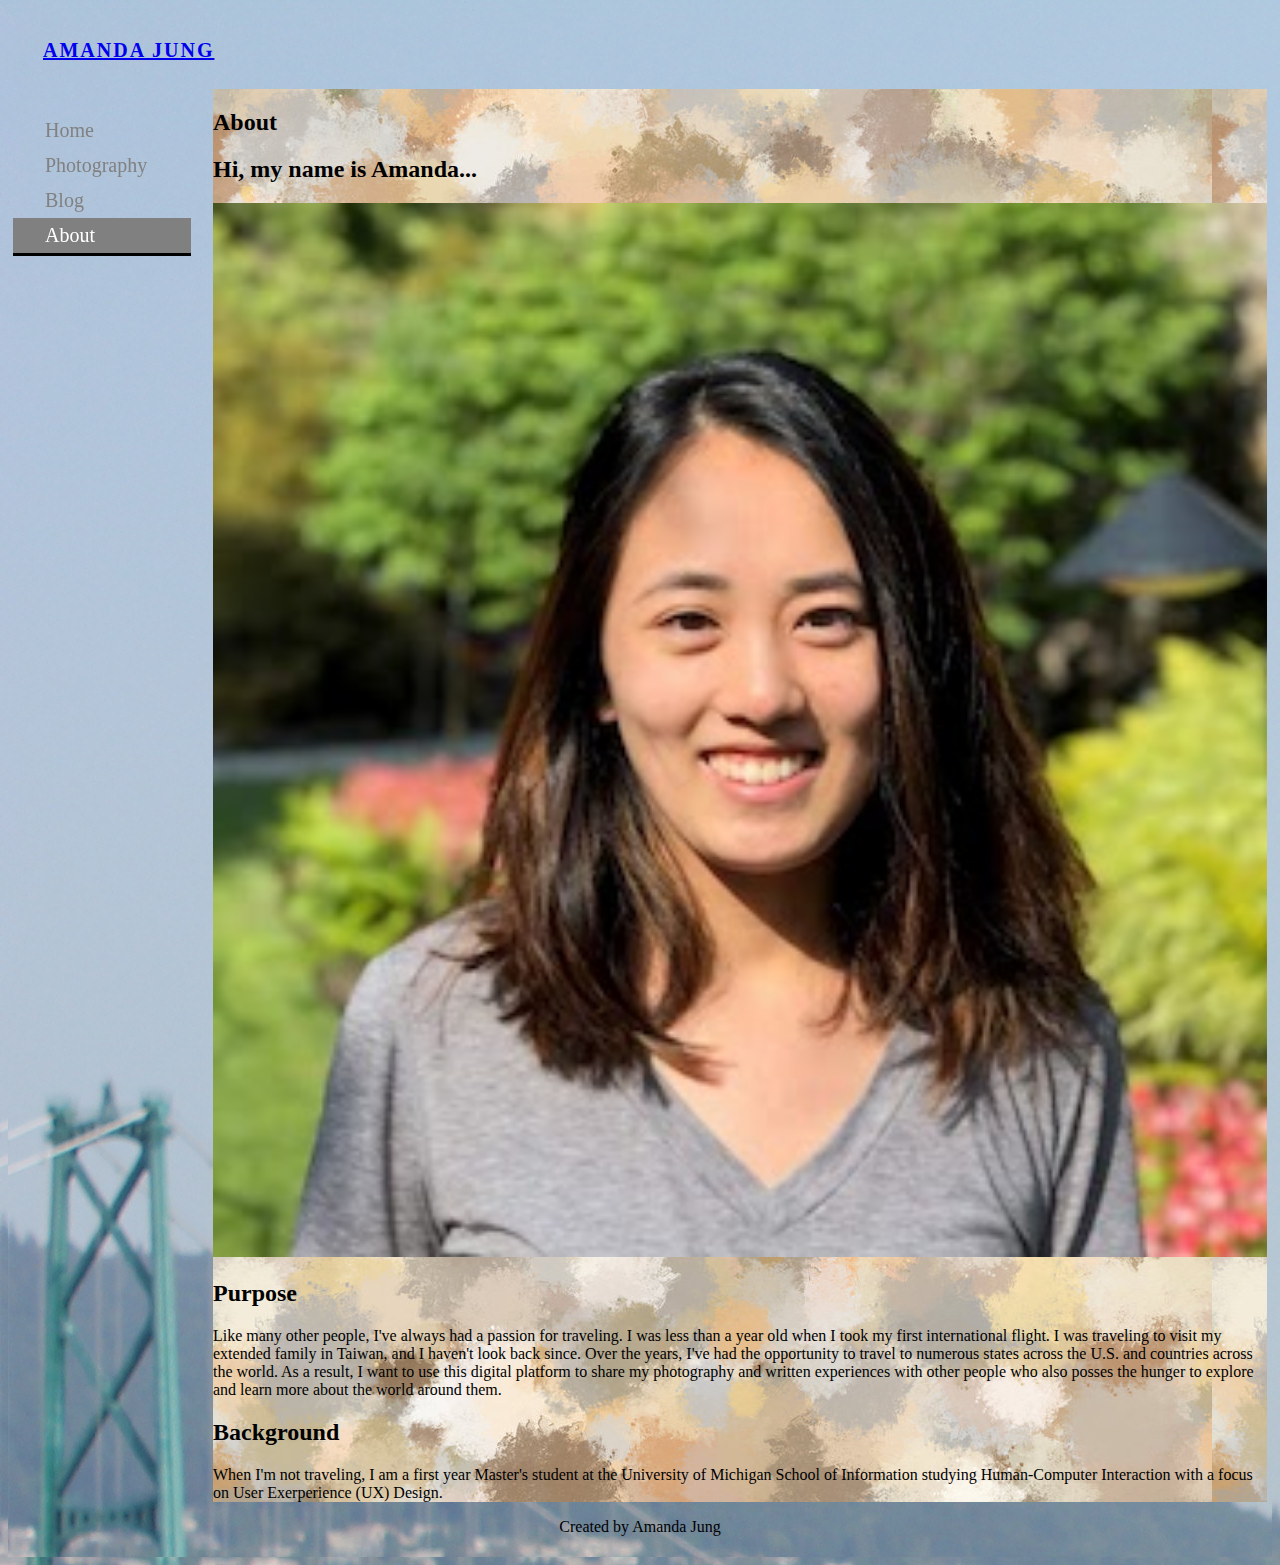
==== about.html @ a0d2166b "Add files via upload" ====
<!-- images included in this page: IMG_0490.jpeg-->
<!DOCTYPE html>
<html lang="en" dir="ltr">
  <head>
    <meta charset="utf-8">
    <title>Amanda Jung</title>

    <!--CSS Sheets-->
    <!--link rel="stylesheet" href="css/default.css"-->
    <link rel="stylesheet" href="css/style.css">
  </head>

  <body>
    <header>
      <a class="logo" href="index.html"><h1>AMANDA JUNG</h1></a>
    </header>

    <!--Side Navigation Bar-->
    <nav class="sidenav">
      <a href=index.html>Home</a>
      <a href=photography.html>Photography</a>
      <a href=blog.html>Blog</a>
      <a class="active" href=about.html>About</a>
    </nav>

    <main>
      <!--Masthead-->
      <div class="masthead">
        <h2>About</h2>
        <h2>Hi, my name is Amanda...</h2>
      </div>

      <!--Purpose-->
      <div class="purpose">
        <img src=images/profile.jpeg alt="profile picture">
        <h2>Purpose</h2>
          Like many other people, I've always had a passion for traveling. I was less than a year old when I took my first international flight. I was traveling to visit my extended family in Taiwan, and I haven't look back since. Over the years, I've had the opportunity to travel to numerous states across the U.S. and countries across the world. As a result, I want to use this digital platform to share my photography and written experiences with other people who also posses the hunger to explore and learn more about the world around them.
      </div>

      <!--Background-->
      <div class="background">
        <h2>Background</h2>
          When I'm not traveling, I am a first year Master's student at the University of Michigan School of Information studying Human-Computer Interaction with a focus on User Exerperience (UX) Design.
      </div>
    </main>

    <!--Footer-->
    <footer>
      <p>Created by Amanda Jung</p>
    </footer>

  </body>

</html>
---- css/style.css ----
/*--Skip to Content Button--*/
a.skip{
	padding: 10px;
	text-decoration: none;
	position: absolute;
  top: -40px;
  transition: top ease-in 2s;
}

a.skip:focus{
	background: white;
	top: 5px;
	border: 1px solid black;
}

/*--Font*/
html, body {
	font-family: Lato;
	background-image: url('/images/IMG_2814.JPG');
}

/*--Header--*/
h1 {
  padding: 13px 0px;
  padding-left: 30px;
  font-size: 20px;
  letter-spacing: 2px;
}

/*--Sidenav--*/
.sidenav {
	position: fixed;
	margin-top: 100px;
}

.sidenav a {
  padding: 6px 6px 6px 32px;
  text-decoration: none;
  font-size: 20px;
  color: #818181;
  display: block;
}

.sidenav a:hover {
  color: #000000;
}

.sidenav a.active {
  background: grey;
  color: white;
  border-bottom: 3px solid black;
  left: 10px;
  width: 140px;
}

/*--Grid--*/
header { grid-area: header; }
nav { grid-area: nav; }
main { grid-area; main; }
footer { grid-area: footer; }

body {
  display: grid;
	min-height: 100%;

  grid-template-areas:
    'header header header header'
    'nav main main main'
    'footer footer footer footer';
	grid-template-rows: auto;
	grid-template-columns: 200px 1fr;

	padding: 5px;
}

/*--Content--*/
main {
	grid-column-start: 2;
	background-image: url(/images/neutral-background.jpg);
}

.gallery {
	padding: 0 5px;
}

img {
  width: 100%
}

/*--Footer--*/
footer {
  text-align: center;
}

/*--Responsive Layouts--*/

/*--Tablet--*/
/*Responsive toggle not opened*/
@media screen and (max-width: 768px) {
		body {
		  display: grid;
			min-height: 100%;

		  grid-template-areas:
		    'header header header header'
				'nav nav nav nav'
		    'main main main main'
		    'footer footer footer footer';
			grid-template-rows: auto;
			grid-template-columns: 1fr;

			padding: 5px;
		}

		.sidenav {
	    width: 100%;
	    height: auto;
	    position: relative;
	  }
	  .sidenav a {float: left;}
	  div.content {margin-left: 0;}
}


/*--Mobile--*/
/* Responsive toggle not opened */
@media screen and (max-width: 414px) {
	body {
	  display: grid;
		min-height: 100%;

	  grid-template-areas:
	    'header header header header'
			'nav nav nav nav'
	    'main main main main'
	    'footer footer footer footer';
		grid-template-rows: auto;

		padding: 5px;
	}

	.sidenav a {
		padding: 6px;
    text-align: center;
    float: none;
  }

}
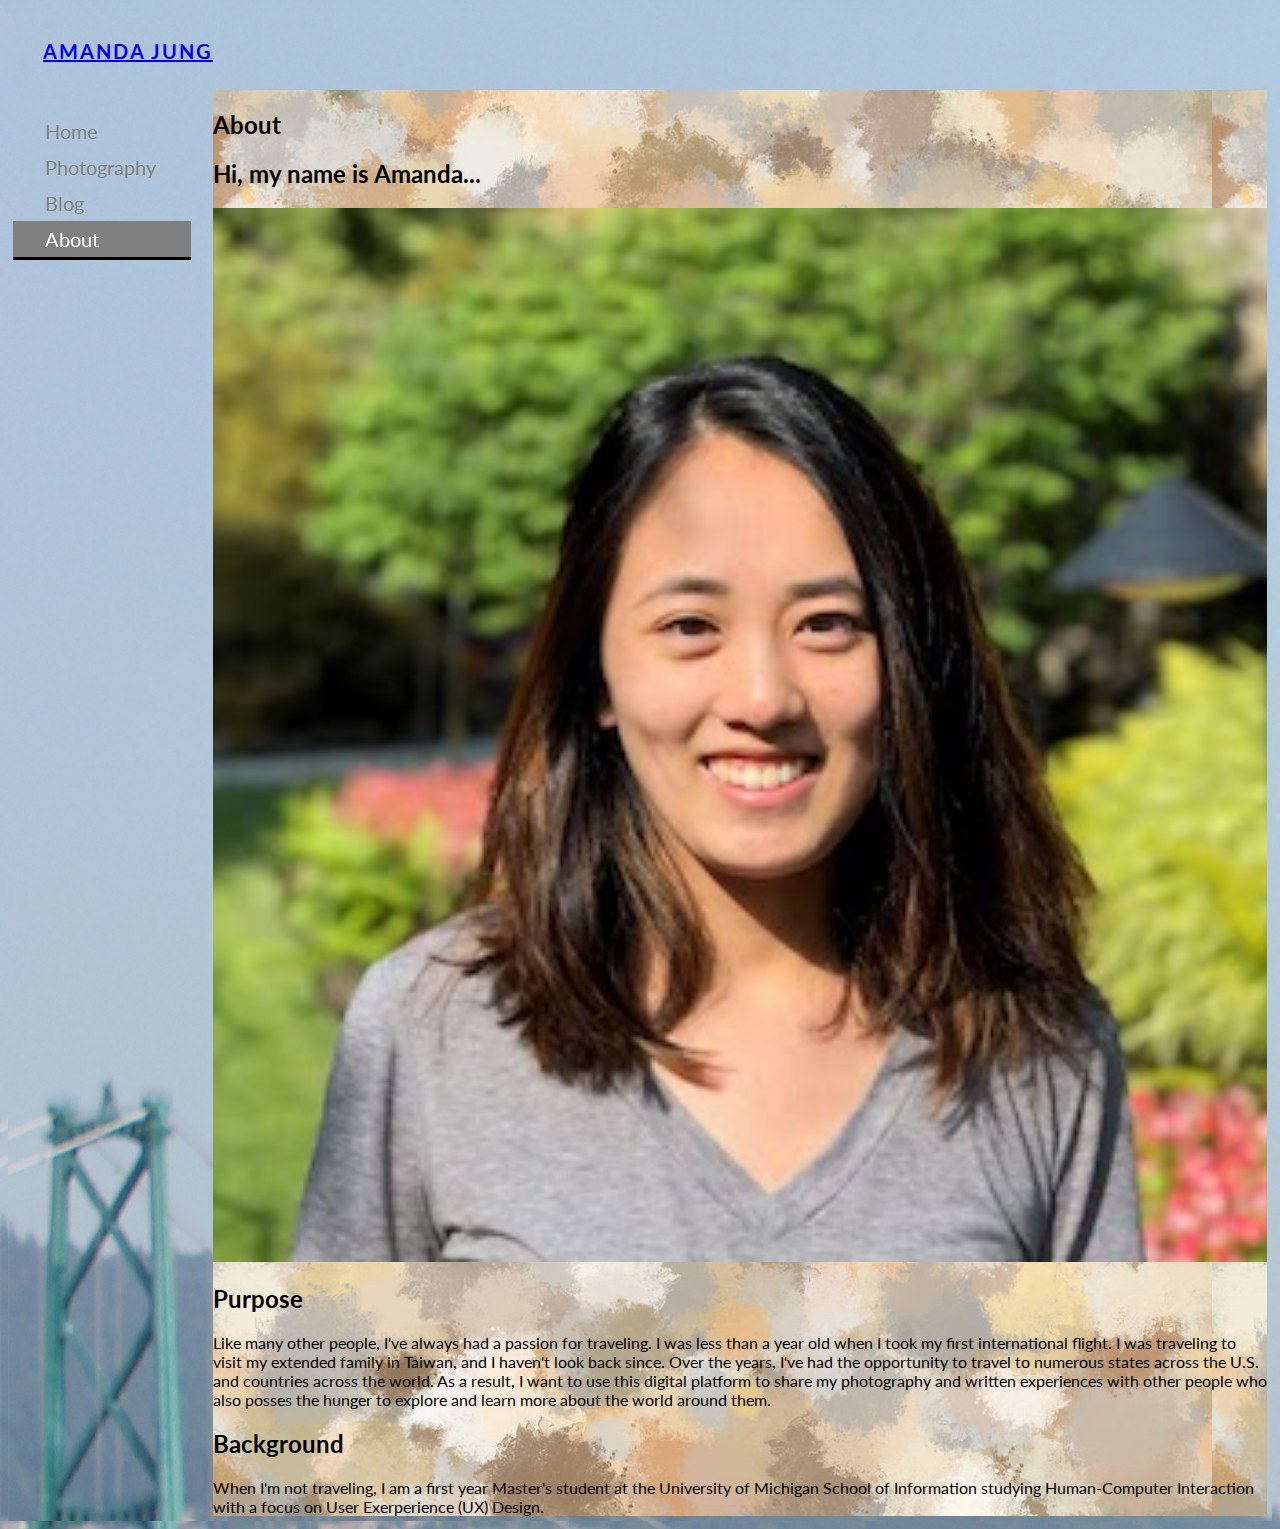
==== commit 058edd39: "Add files via upload" ====
--- a/about.html
+++ b/about.html
@@ -8,6 +8,13 @@
     <!--CSS Sheets-->
     <!--link rel="stylesheet" href="css/default.css"-->
     <link rel="stylesheet" href="css/style.css">
+
+    <!--Text Font & Font Awesome (for icons)-->
+    <link href="https://fonts.googleapis.com/css?family=Lato" rel="stylesheet">
+    <link rel="stylesheet" href="https://use.fontawesome.com/releases/v5.7.2/css/all.css" integrity="sha384-fnmOCqbTlWIlj8LyTjo7mOUStjsKC4pOpQbqyi7RrhN7udi9RwhKkMHpvLbHG9Sr" crossorigin="anonymous">
+
+    <!-- Responsiveness-->
+    <meta name="viewport" content="width=device-width, initial-scale=1.0">
   </head>
 
   <body>
@@ -23,7 +30,7 @@
       <a class="active" href=about.html>About</a>
     </nav>
 
-    <main>
+    <main  class="background-img">
       <!--Masthead-->
       <div class="masthead">
         <h2>About</h2>
@@ -46,7 +53,7 @@
 
     <!--Footer-->
     <footer>
-      <p>Created by Amanda Jung</p>
+      <a href="https://www.linkedin.com/in/amajung"><i class="fab fa-linkedin-in"></i></a>
     </footer>
 
   </body>
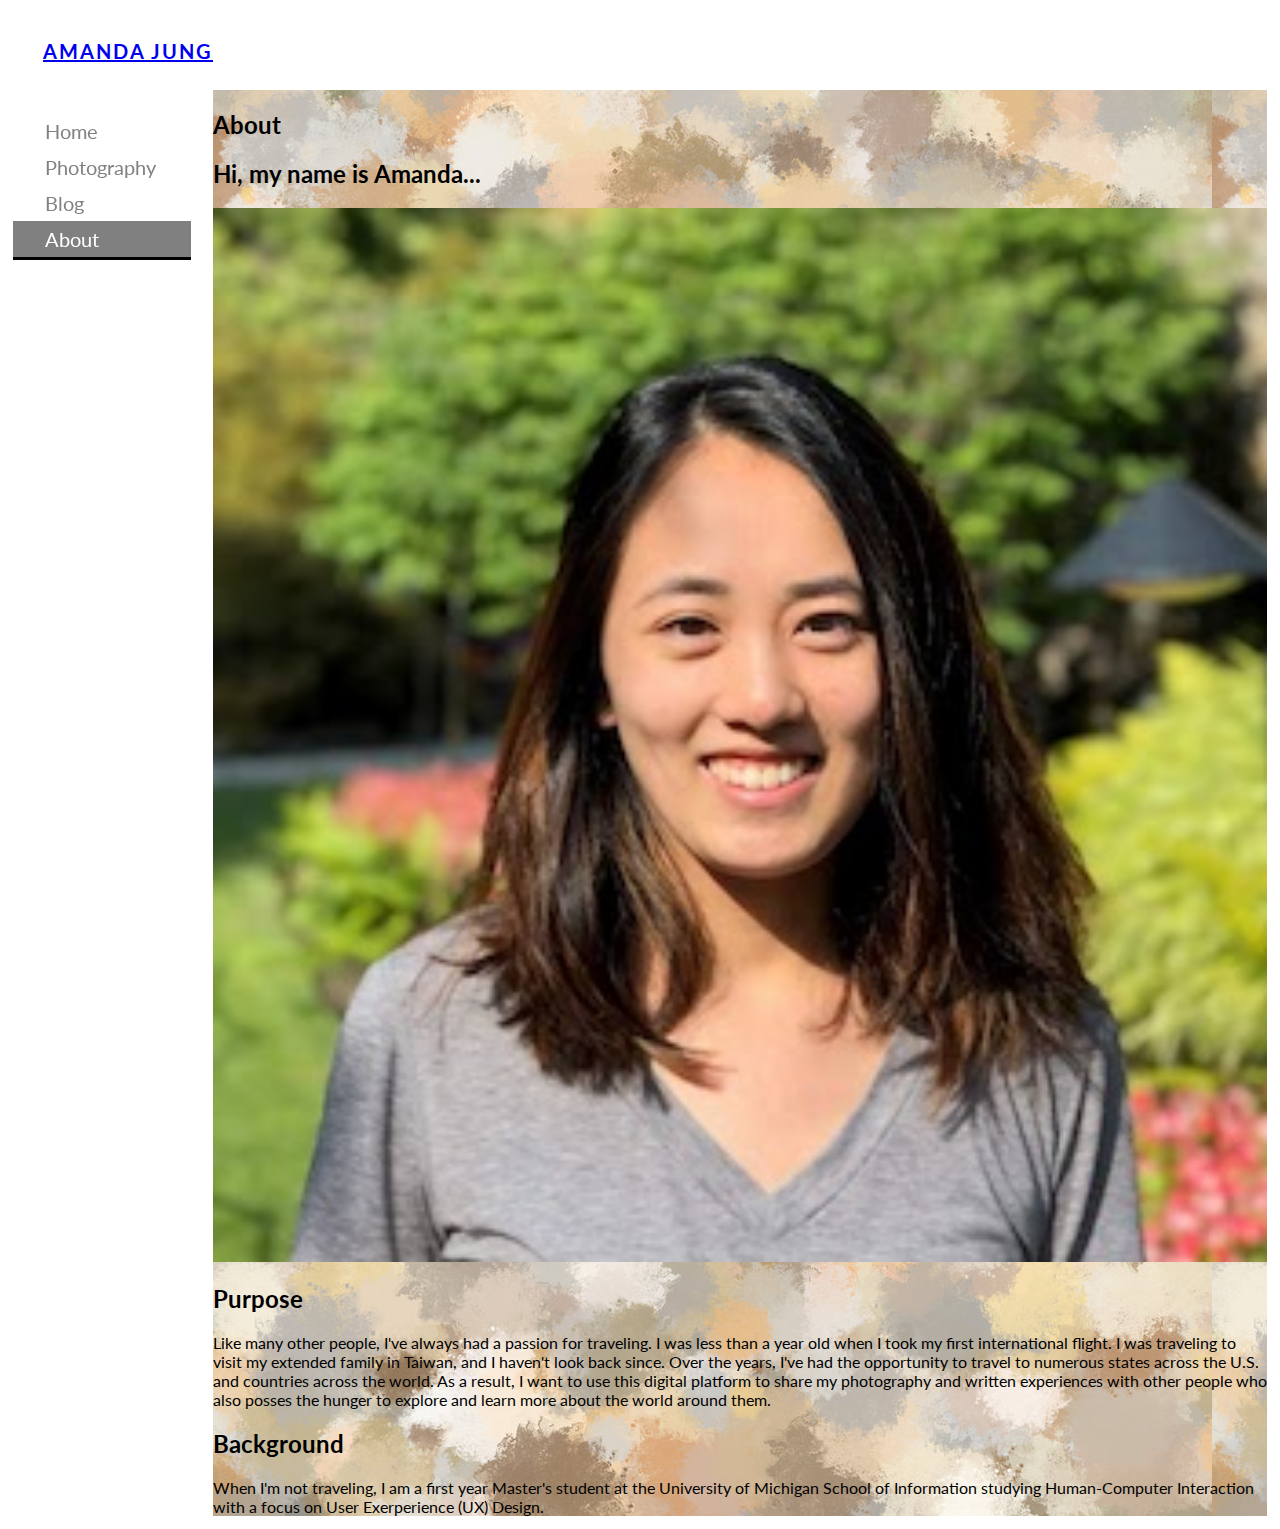
==== commit a70b35db: "Add files via upload" ====
--- a/about.html
+++ b/about.html
@@ -30,7 +30,7 @@
       <a class="active" href=about.html>About</a>
     </nav>
 
-    <main  class="background-img">
+    <main class="background-img">
       <!--Masthead-->
       <div class="masthead">
         <h2>About</h2>
--- a/css/style.css
+++ b/css/style.css
@@ -13,10 +13,13 @@
 	border: 1px solid black;
 }
 
-/*--Font*/
 html, body {
 	font-family: Lato;
-	background-image: url('/images/IMG_2814.JPG');
+}
+
+/*--Font*/
+body .background-img {
+	background-image: url('/images/neutral-background.jpg');
 }
 
 /*--Header--*/
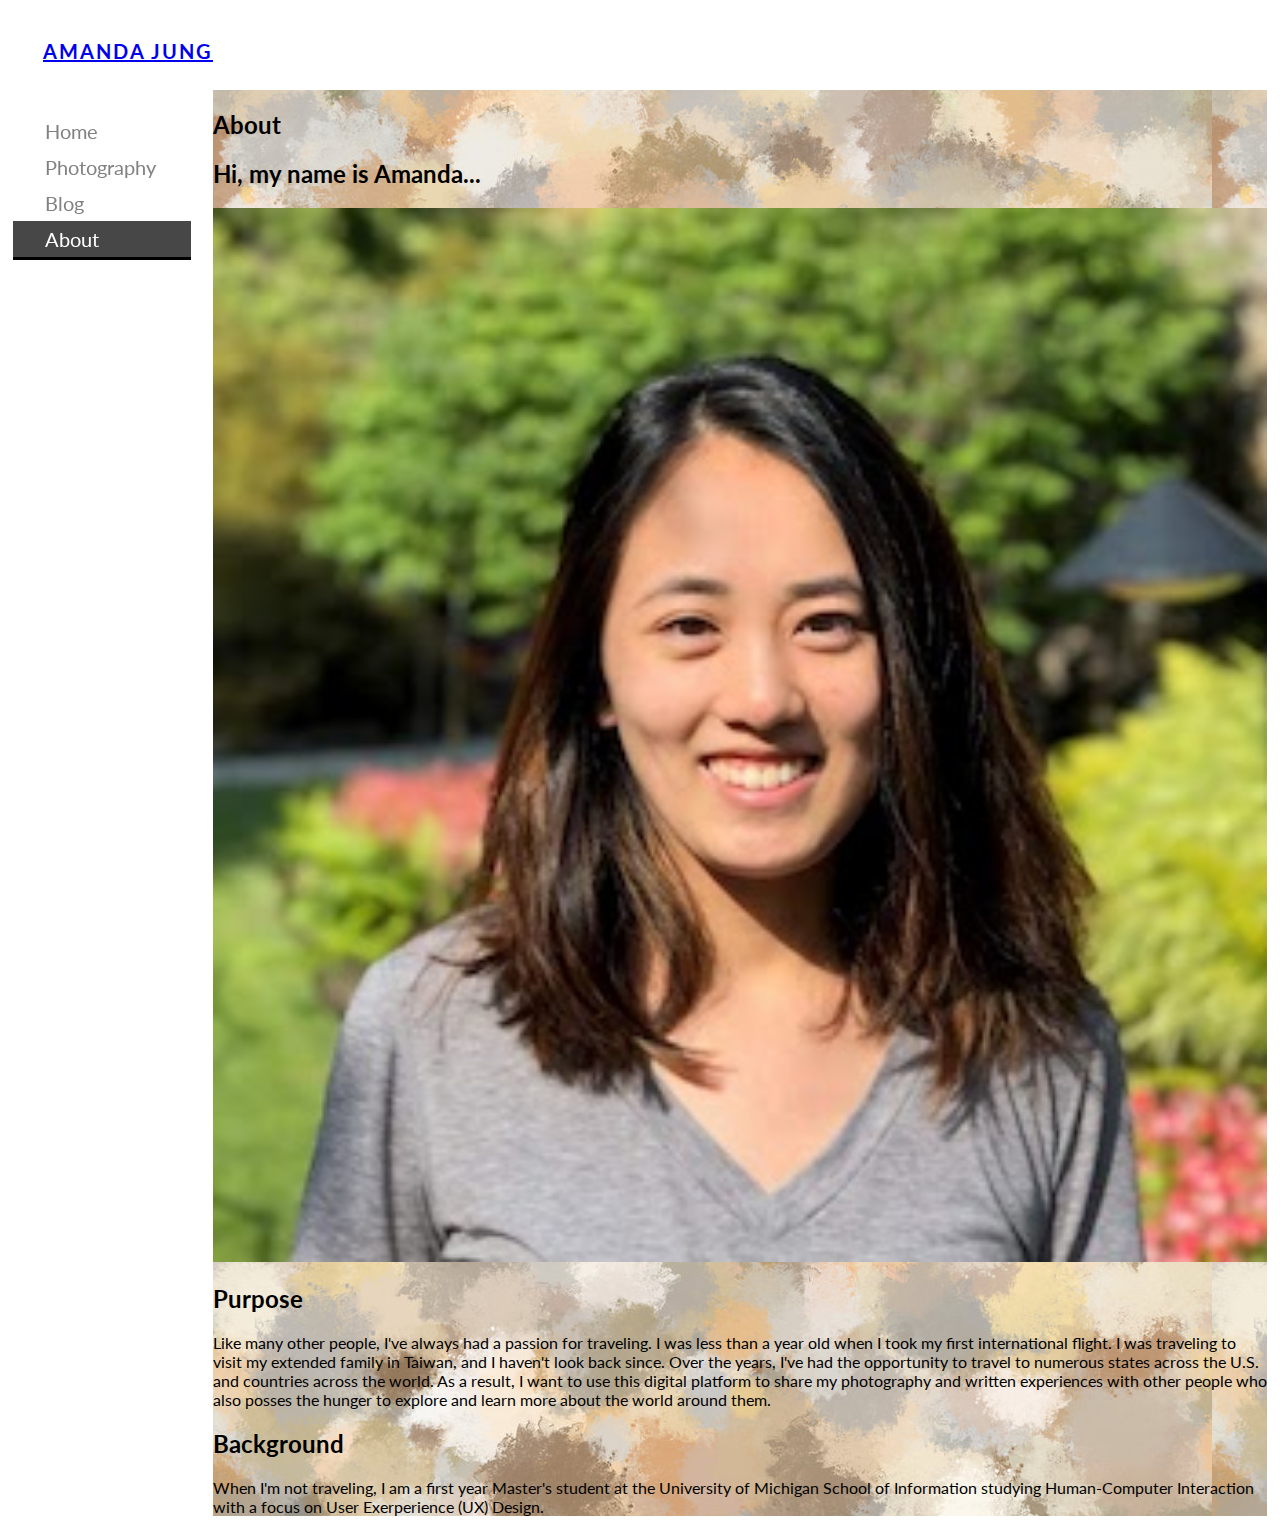
==== commit 84ca7fd2: "Add files via upload" ====
--- a/about.html
+++ b/about.html
@@ -53,7 +53,7 @@
 
     <!--Footer-->
     <footer>
-      <a href="https://www.linkedin.com/in/amajung"><i class="fab fa-linkedin-in"></i></a>
+      <a href="https://www.linkedin.com/in/amajung" aria-label="Learn more about Amanda Jung's professional background."><i class="fab fa-linkedin-in"></i></a>
     </footer>
 
   </body>
--- a/css/style.css
+++ b/css/style.css
@@ -49,7 +49,7 @@
 }
 
 .sidenav a.active {
-  background: grey;
+  background: #474747;
   color: white;
   border-bottom: 3px solid black;
   left: 10px;
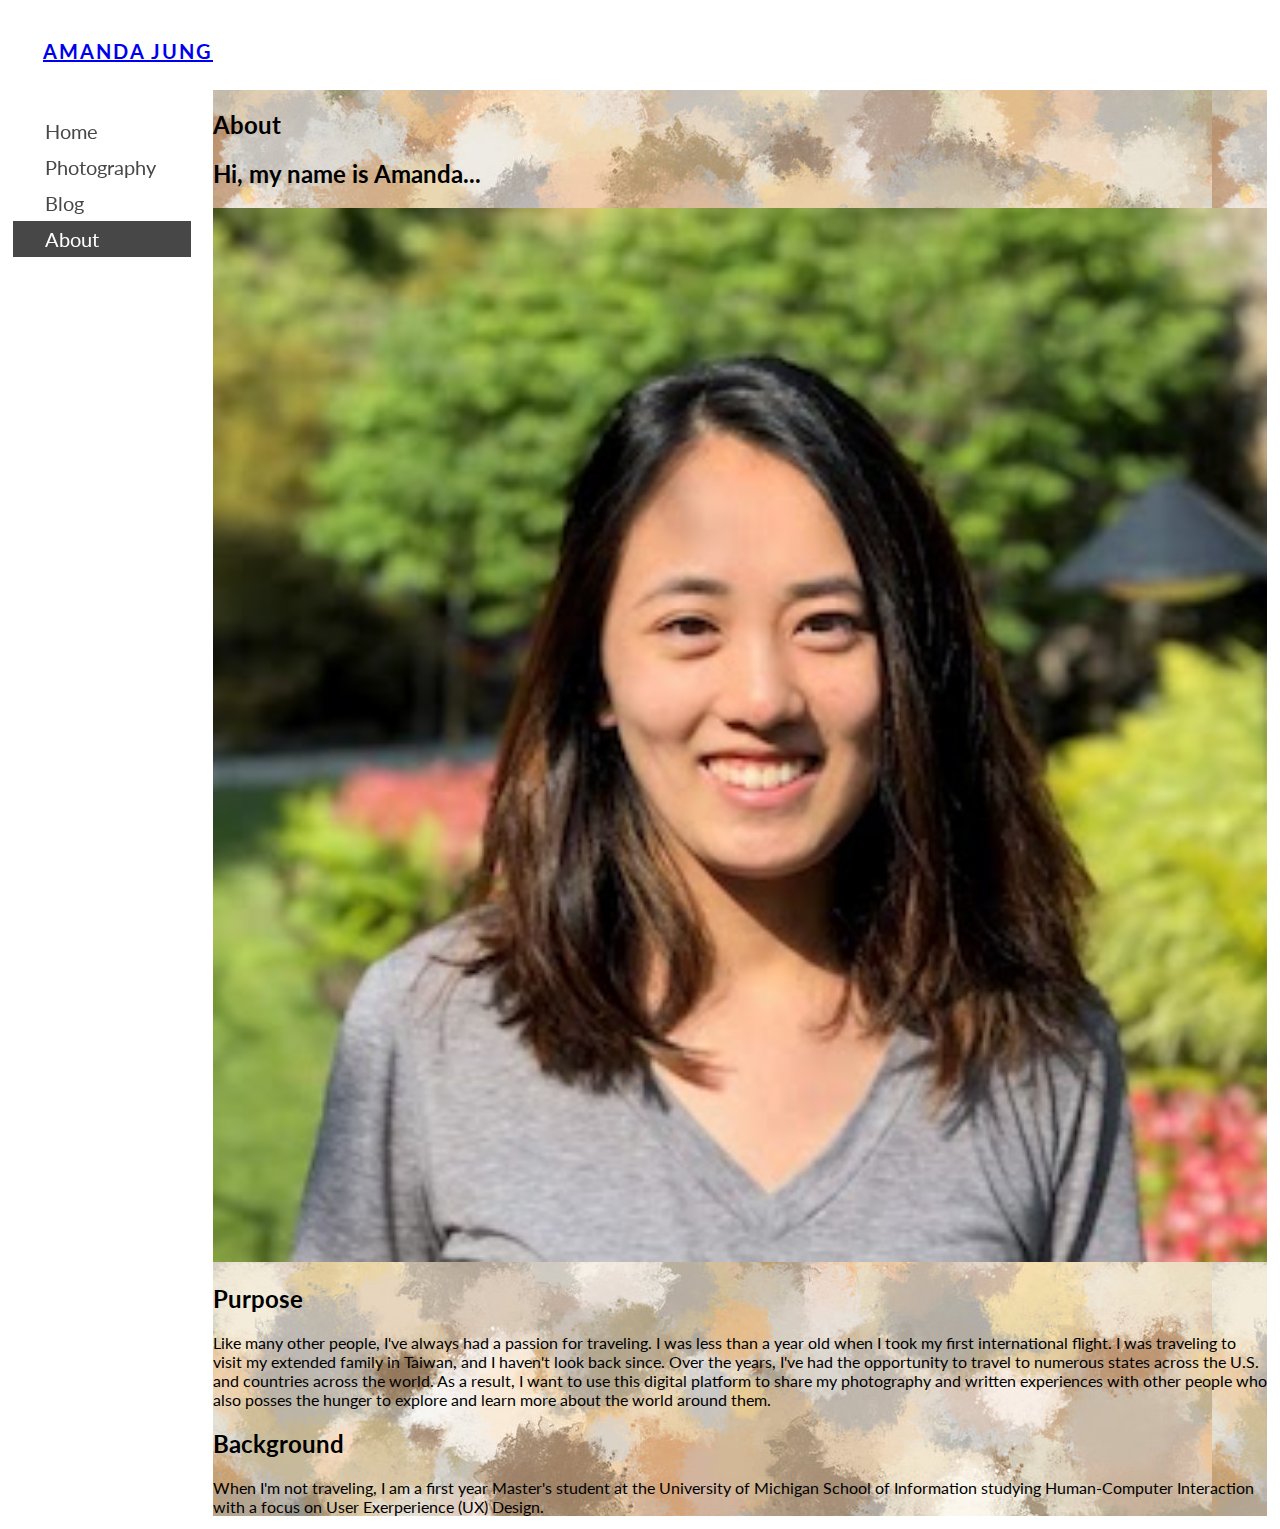
==== commit 7f195115: "Add files via upload" ====
--- a/about.html
+++ b/about.html
@@ -38,7 +38,7 @@
       </div>
 
       <!--Purpose-->
-      <div class="purpose">
+      <div class="purpose" id="content">
         <img src=images/profile.jpeg alt="profile picture">
         <h2>Purpose</h2>
           Like many other people, I've always had a passion for traveling. I was less than a year old when I took my first international flight. I was traveling to visit my extended family in Taiwan, and I haven't look back since. Over the years, I've had the opportunity to travel to numerous states across the U.S. and countries across the world. As a result, I want to use this digital platform to share my photography and written experiences with other people who also posses the hunger to explore and learn more about the world around them.
--- a/css/style.css
+++ b/css/style.css
@@ -40,7 +40,7 @@
   padding: 6px 6px 6px 32px;
   text-decoration: none;
   font-size: 20px;
-  color: #818181;
+  color: #474747;
   display: block;
 }
 
@@ -51,7 +51,6 @@
 .sidenav a.active {
   background: #474747;
   color: white;
-  border-bottom: 3px solid black;
   left: 10px;
   width: 140px;
 }
@@ -82,8 +81,23 @@
 	background-image: url(/images/neutral-background.jpg);
 }
 
-.gallery {
+.row {
+	display: flex;
+  flex-wrap: wrap;
+  padding: 0 4px;
 	padding: 0 5px;
+}
+
+/* Create four equal columns that sits next to each other */
+.column {
+  flex: 33%;
+  max-width: 33%;
+  padding: 0 4px;
+}
+
+.column img {
+  margin-top: 8px;
+  vertical-align: middle;
 }
 
 img {
@@ -122,6 +136,11 @@
 	  }
 	  .sidenav a {float: left;}
 	  div.content {margin-left: 0;}
+
+		.column {
+    	flex: 50%;
+    	max-width: 50%;
+  	}
 }
 
 
@@ -148,4 +167,9 @@
     float: none;
   }
 
+	.column {
+    flex: 100%;
+    max-width: 100%;
+  }
+
 }
